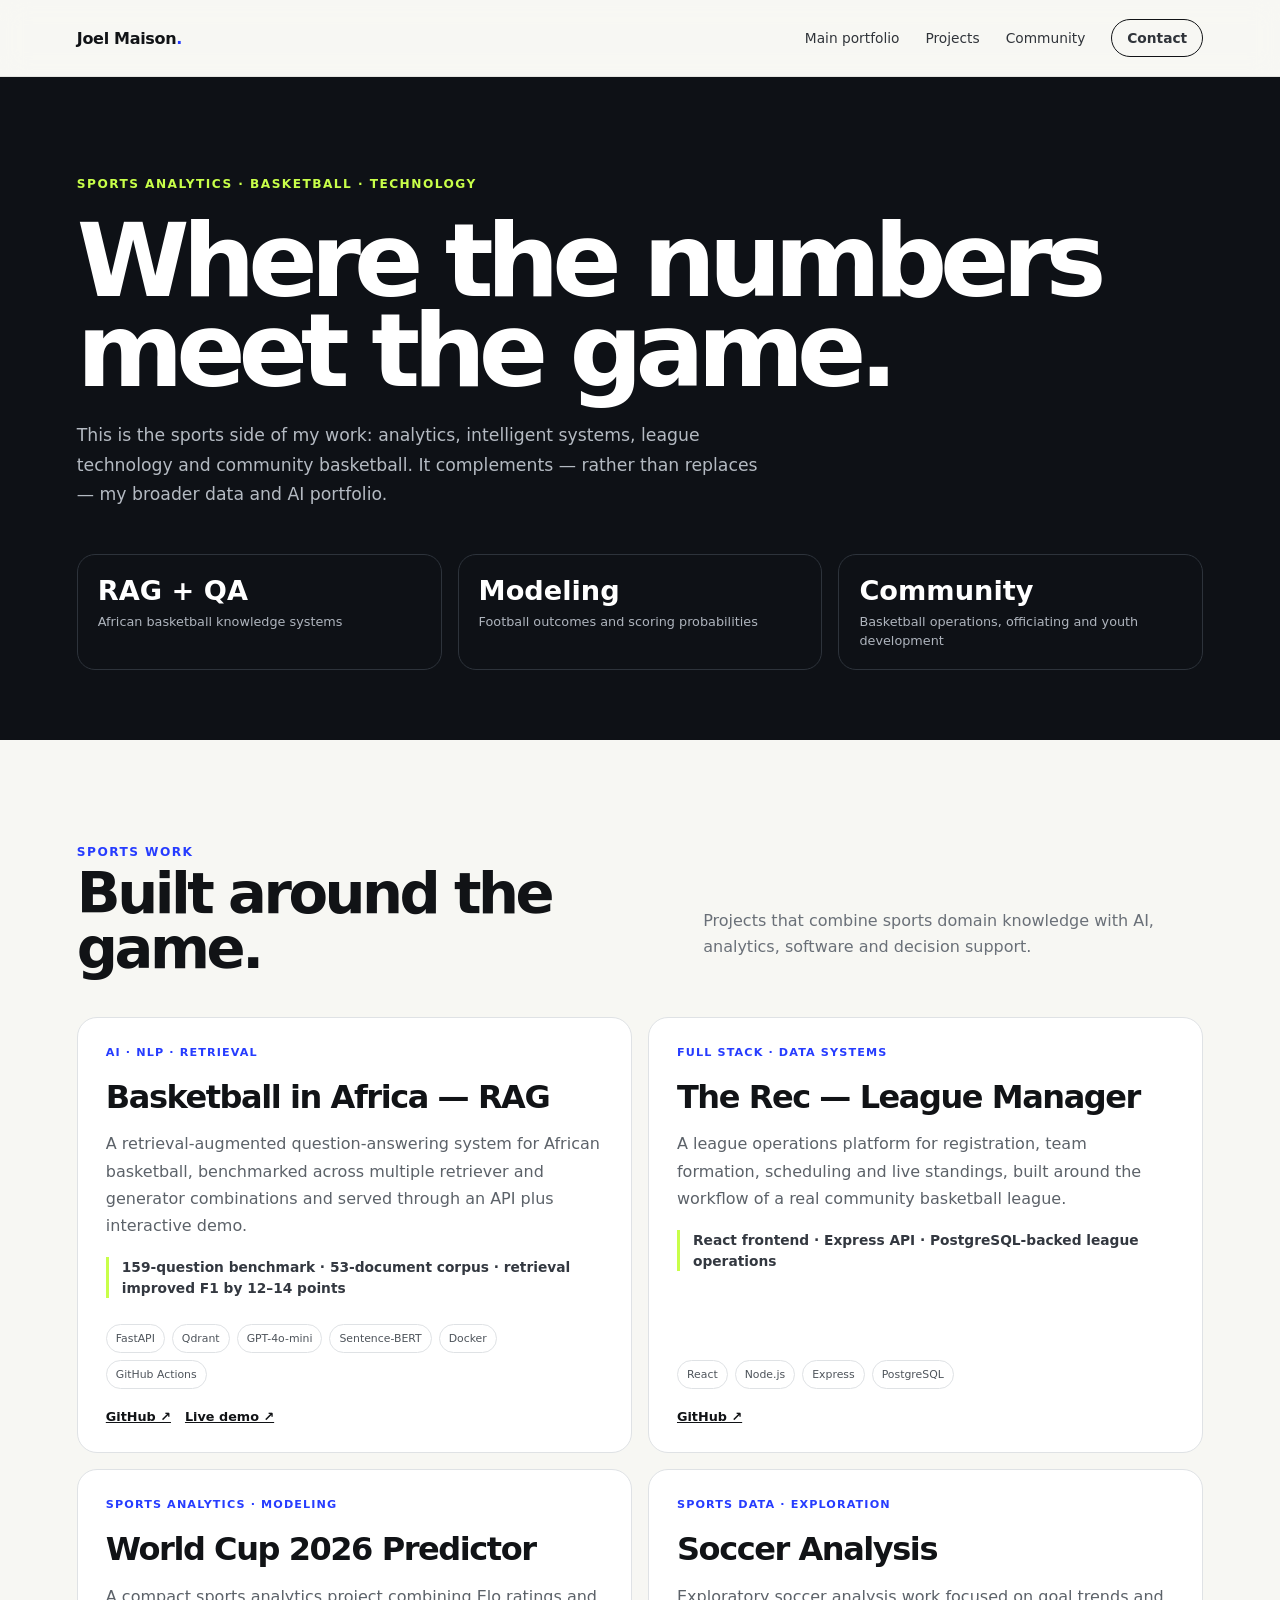
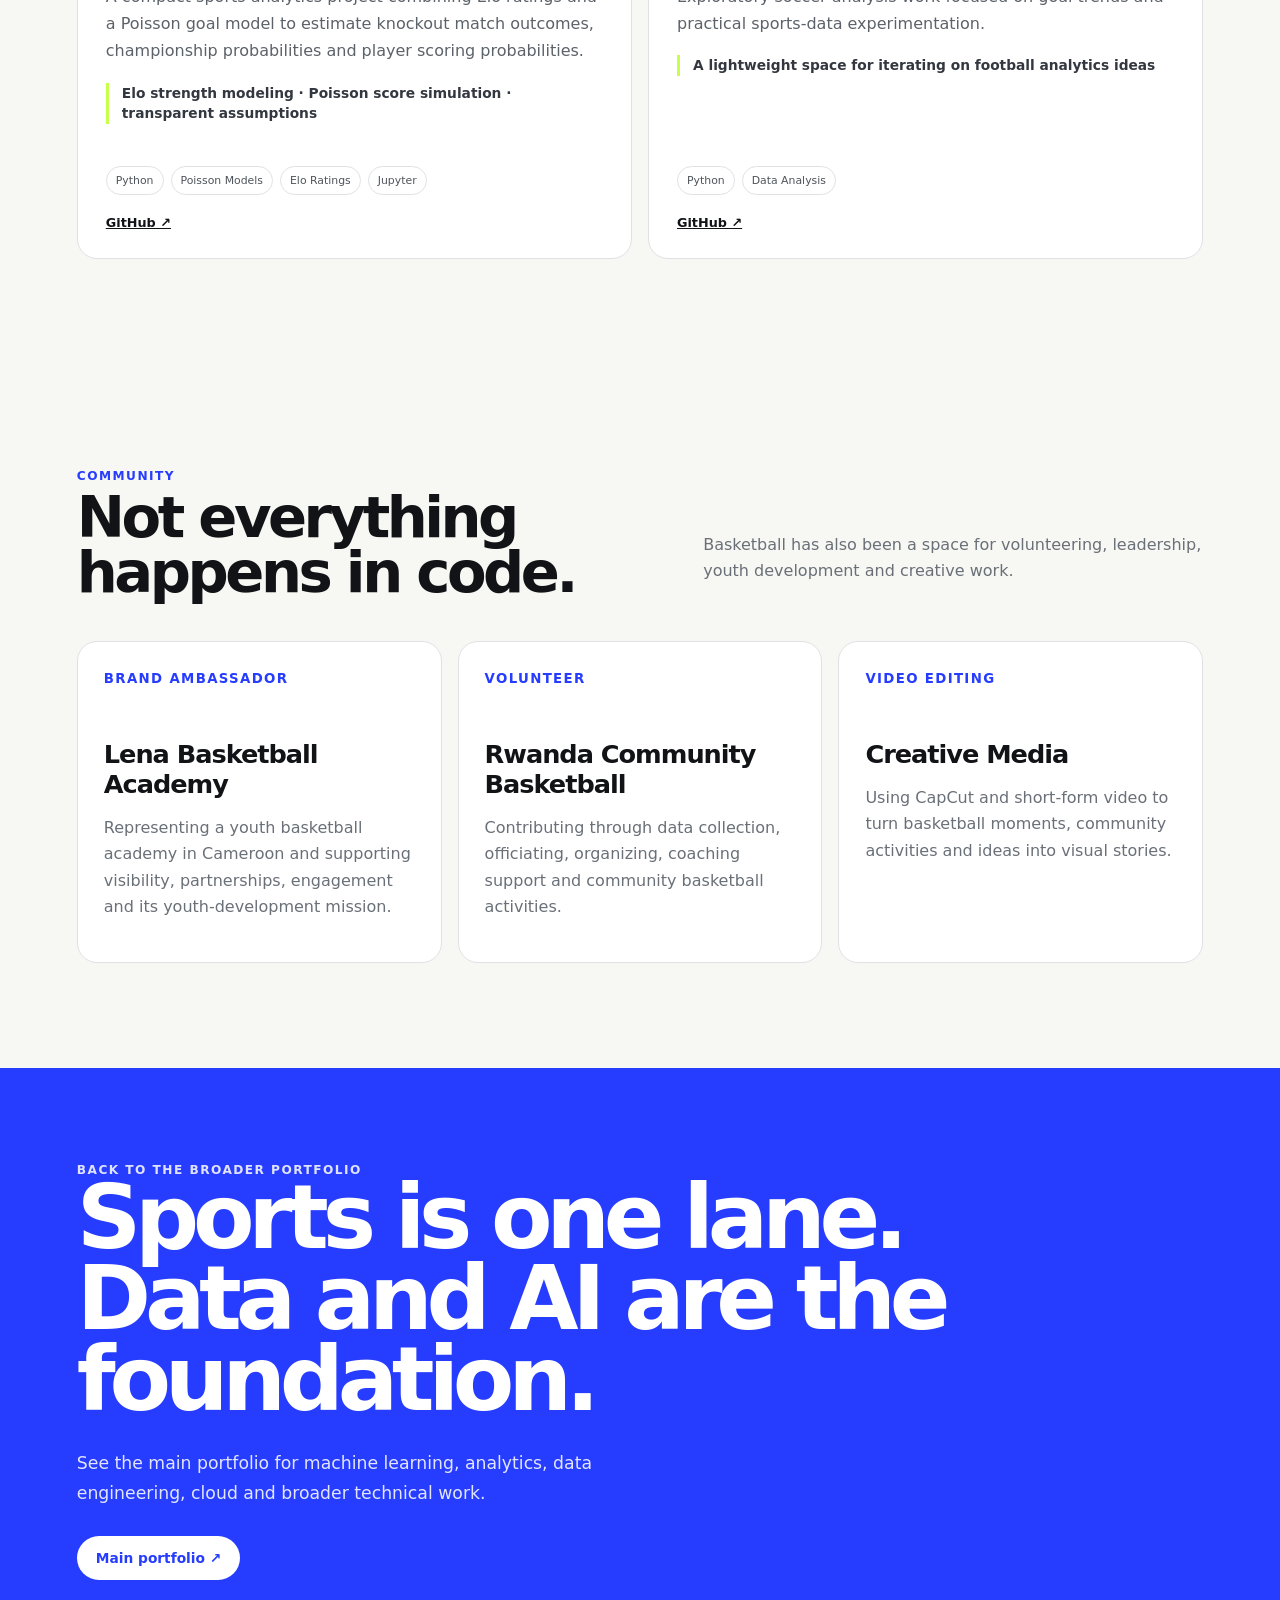
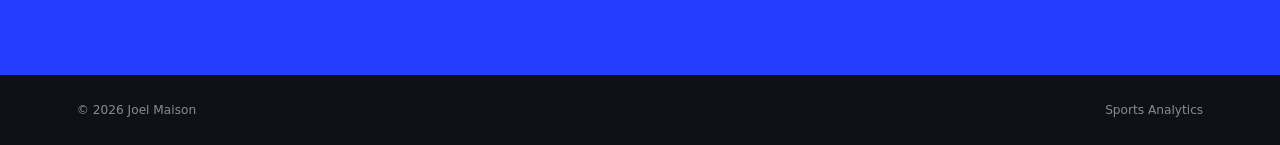
==== sports.html @ 1fcc5cb2 "Add sports.html" ====
<!doctype html>
<html lang="en">
<head>
  <meta charset="utf-8">
  <meta name="viewport" content="width=device-width,initial-scale=1">
  <meta name="description" content="Joel Maison — Sports analytics, basketball technology and community work.">
  <title>Joel Maison — Sports Analytics</title>
  <link rel="stylesheet" href="styles.css">
</head>
<body>
  <header class="nav">
    <div class="container nav-inner">
      <a class="brand" href="index.html">Joel Maison<span>.</span></a>
      <nav class="nav-links">
        <a href="index.html">Main portfolio</a>
        <a href="#projects">Projects</a>
        <a href="#community">Community</a>
        <a class="nav-cta" href="index.html#contact">Contact</a>
      </nav>
    </div>
  </header>

  <main>
    <section class="sports-hero">
      <div class="container">
        <div class="kicker" style="color:#c8ff49">Sports analytics · Basketball · Technology</div>
        <h1>Where the numbers meet the game.</h1>
        <p>This is the sports side of my work: analytics, intelligent systems, league technology and community basketball. It complements — rather than replaces — my broader data and AI portfolio.</p>
        <div class="sports-strip">
          <div class="sports-stat"><strong>RAG + QA</strong><span>African basketball knowledge systems</span></div>
          <div class="sports-stat"><strong>Modeling</strong><span>Football outcomes and scoring probabilities</span></div>
          <div class="sports-stat"><strong>Community</strong><span>Basketball operations, officiating and youth development</span></div>
        </div>
      </div>
    </section>

    <section class="section" id="projects">
      <div class="container">
        <div class="section-head">
          <div><div class="kicker">Sports work</div><h2>Built around the game.</h2></div>
          <p>Projects that combine sports domain knowledge with AI, analytics, software and decision support.</p>
        </div>
        <div class="project-grid" id="sports-projects"></div>
      </div>
    </section>

    <section class="section" id="community">
      <div class="container">
        <div class="section-head">
          <div><div class="kicker">Community</div><h2>Not everything happens in code.</h2></div>
          <p>Basketball has also been a space for volunteering, leadership, youth development and creative work.</p>
        </div>
        <div class="community-grid" id="community-list"></div>
      </div>
    </section>

    <section class="contact">
      <div class="container">
        <div class="kicker" style="color:#dfe3ff">Back to the broader portfolio</div>
        <h2>Sports is one lane. Data and AI are the foundation.</h2>
        <p>See the main portfolio for machine learning, analytics, data engineering, cloud and broader technical work.</p>
        <div class="contact-links"><a class="btn primary" href="index.html">Main portfolio ↗</a></div>
      </div>
    </section>
  </main>

  <footer><div class="container"><span>© 2026 Joel Maison</span><span>Sports Analytics</span></div></footer>
  <script src="data.js"></script><script src="app.js"></script>
</body>
</html>
---- styles.css ----
:root{
  --bg:#f7f7f3;
  --panel:#ffffff;
  --ink:#111316;
  --muted:#6a7078;
  --line:#dfe2e5;
  --soft:#eef0f2;
  --accent:#263cff;
  --accent2:#c8ff49;
  --dark:#0e1116;
}
*{box-sizing:border-box}
html{scroll-behavior:smooth}
body{margin:0;background:var(--bg);color:var(--ink);font-family:Inter,ui-sans-serif,system-ui,-apple-system,BlinkMacSystemFont,"Segoe UI",sans-serif}
a{color:inherit}
.container{width:min(1180px,88vw);margin:auto}
.nav{position:sticky;top:0;z-index:50;background:rgba(247,247,243,.88);backdrop-filter:blur(14px);border-bottom:1px solid rgba(17,19,22,.08)}
.nav-inner{height:76px;display:flex;align-items:center;justify-content:space-between}
.brand{font-size:1rem;font-weight:800;letter-spacing:-.02em;text-decoration:none}
.brand span{color:var(--accent)}
.nav-links{display:flex;align-items:center;gap:26px}
.nav-links a{text-decoration:none;font-size:.86rem;color:#30343a}
.nav-links a:hover{color:var(--accent)}
.nav-cta{padding:10px 15px;border:1px solid var(--ink);border-radius:999px;font-weight:700}
.hero{padding:110px 0 90px;position:relative;overflow:hidden}
.hero-grid{display:grid;grid-template-columns:1.2fr .8fr;gap:70px;align-items:end}
.kicker{font-size:.76rem;letter-spacing:.12em;text-transform:uppercase;font-weight:800;color:var(--accent)}
.hero h1{font-size:clamp(4rem,8vw,8.2rem);line-height:.88;letter-spacing:-.075em;margin:22px 0 30px;max-width:950px}
.hero h1 span{font-weight:400;color:#4f5660}
.hero-copy{font-size:clamp(1.05rem,1.45vw,1.28rem);line-height:1.65;color:#4d535a;max-width:700px}
.hero-actions{display:flex;gap:12px;flex-wrap:wrap;margin-top:32px}
.btn{display:inline-flex;align-items:center;justify-content:center;text-decoration:none;border-radius:999px;padding:13px 18px;font-size:.86rem;font-weight:800;border:1px solid var(--line)}
.btn.primary{background:var(--ink);color:#fff;border-color:var(--ink)}
.btn:hover{transform:translateY(-1px)}
.hero-card{background:var(--dark);color:#fff;padding:28px;border-radius:24px;min-height:310px;position:relative;overflow:hidden}
.hero-card:before{content:"";position:absolute;width:260px;height:260px;border:1px solid #ffffff21;border-radius:50%;right:-80px;top:-70px}
.hero-card:after{content:"";position:absolute;width:150px;height:150px;background:var(--accent2);border-radius:50%;right:-55px;bottom:-60px}
.hero-card small{color:#aeb4bd;text-transform:uppercase;letter-spacing:.1em;font-weight:700}
.hero-card h3{font-size:2rem;line-height:1.05;letter-spacing:-.04em;max-width:300px;margin:70px 0 20px}
.hero-card p{color:#b6bcc4;line-height:1.6;max-width:340px}
.band{border-block:1px solid var(--line);background:#fff;overflow:hidden}
.band-track{padding:17px 0;white-space:nowrap;font-size:.76rem;letter-spacing:.08em;text-transform:uppercase;font-weight:800;color:#4d535a;word-spacing:18px}
.section{padding:105px 0}
.section.dark{background:var(--dark);color:#fff}
.section-head{display:flex;align-items:flex-end;justify-content:space-between;gap:30px;margin-bottom:40px}
.section-head h2{font-size:clamp(2.4rem,4.5vw,4.8rem);letter-spacing:-.06em;line-height:.95;margin:8px 0 0}
.section-head p{max-width:500px;color:var(--muted);line-height:1.65}
.dark .section-head p{color:#aeb4bd}
.filters{display:flex;gap:8px;flex-wrap:wrap;margin-bottom:28px}
.filter{border:1px solid var(--line);background:transparent;border-radius:999px;padding:9px 14px;font-size:.8rem;font-weight:800;cursor:pointer}
.filter.active{background:var(--ink);color:#fff;border-color:var(--ink)}
.project-grid{display:grid;grid-template-columns:repeat(2,1fr);gap:16px}
.project-card{background:var(--panel);border:1px solid var(--line);border-radius:20px;padding:28px;min-height:390px;display:flex;flex-direction:column;transition:.2s ease}
.project-card:hover{transform:translateY(-4px);box-shadow:0 18px 44px rgba(17,19,22,.08)}
.project-card.featured{grid-column:span 1}
.project-meta{font-size:.7rem;letter-spacing:.1em;text-transform:uppercase;font-weight:800;color:var(--accent)}
.project-card h3{font-size:2rem;letter-spacing:-.045em;line-height:1.05;margin:22px 0 16px}
.project-card p{color:#5c6269;line-height:1.7;margin:0}
.impact{margin-top:18px;padding-left:13px;border-left:3px solid var(--accent2);font-size:.86rem;font-weight:800;line-height:1.5;color:#333840}
.tags{display:flex;gap:7px;flex-wrap:wrap;margin-top:auto;padding-top:26px}
.tags span{font-size:.68rem;border:1px solid var(--line);border-radius:999px;padding:7px 9px;color:#4e545b}
.card-links{display:flex;gap:14px;margin-top:20px}
.card-links a{font-size:.8rem;font-weight:800}
.experience{display:grid;gap:0;border-top:1px solid #2b3139}
.exp-row{display:grid;grid-template-columns:.8fr 1fr 1.4fr;gap:30px;padding:28px 0;border-bottom:1px solid #2b3139;align-items:start}
.exp-row strong{font-size:1rem}
.exp-row span{color:#b7bec6;font-size:.88rem}
.exp-row p{margin:0;color:#9fa6ae;line-height:1.65}
.about-grid{display:grid;grid-template-columns:1fr 1fr;gap:70px}
.about-grid h2{font-size:clamp(2.6rem,5vw,5.6rem);line-height:.92;letter-spacing:-.065em;margin:0}
.about-copy p{font-size:1.05rem;line-height:1.8;color:#555b62}
.pathways{display:grid;grid-template-columns:1fr 1fr;gap:16px;margin-top:36px}
.path-card{border:1px solid var(--line);border-radius:20px;padding:28px;text-decoration:none;background:#fff}
.path-card strong{font-size:1.5rem;letter-spacing:-.03em;display:block;margin-bottom:10px}
.path-card p{margin:0;color:var(--muted);line-height:1.6}
.community-grid{display:grid;grid-template-columns:repeat(3,1fr);gap:16px}
.community-card{border:1px solid var(--line);border-radius:20px;padding:26px;background:#fff;min-height:270px}
.community-card small{color:var(--accent);font-weight:800;text-transform:uppercase;letter-spacing:.1em}
.community-card h3{font-size:1.6rem;letter-spacing:-.04em;margin:52px 0 14px}
.community-card p{color:var(--muted);line-height:1.65}
.contact{background:var(--accent);color:#fff;padding:95px 0}
.contact h2{font-size:clamp(3.2rem,7vw,7rem);line-height:.9;letter-spacing:-.07em;margin:0 0 30px;max-width:950px}
.contact p{font-size:1.08rem;max-width:620px;line-height:1.7;color:#e2e5ff}
.contact-links{display:flex;gap:12px;flex-wrap:wrap;margin-top:28px}
.contact .btn{border-color:#ffffff55;color:#fff}
.contact .btn.primary{background:#fff;color:var(--accent)}
footer{padding:28px 0;background:var(--dark);color:#858d96;font-size:.76rem}
footer .container{display:flex;justify-content:space-between;gap:20px}
.sports-hero{padding:100px 0 70px;background:var(--dark);color:#fff}
.sports-hero h1{font-size:clamp(4rem,8vw,8rem);line-height:.88;letter-spacing:-.07em;margin:25px 0}
.sports-hero p{max-width:700px;color:#b4bac2;line-height:1.7;font-size:1.08rem}
.sports-strip{display:grid;grid-template-columns:repeat(3,1fr);gap:16px;margin-top:45px}
.sports-stat{border:1px solid #2d333b;border-radius:18px;padding:20px}
.sports-stat strong{display:block;font-size:1.7rem;margin-bottom:5px}
.sports-stat span{color:#aeb4bd;font-size:.8rem}
.hidden{display:none!important}
.fade{opacity:0;transform:translateY(14px);transition:.5s ease}
.fade.visible{opacity:1;transform:none}
@media(max-width:900px){
  .hero-grid,.about-grid{grid-template-columns:1fr}
  .hero-card{min-height:240px}
  .project-grid,.pathways{grid-template-columns:1fr}
  .community-grid{grid-template-columns:1fr}
  .exp-row{grid-template-columns:1fr;gap:8px}
  .nav-links a:not(.nav-cta){display:none}
  .section-head{align-items:flex-start;flex-direction:column}
  .sports-strip{grid-template-columns:1fr}
}
@media(max-width:620px){
  .container{width:min(92vw,1180px)}
  .hero{padding-top:75px}
  .hero h1{font-size:3.7rem}
  .section{padding:75px 0}
  .hero-actions{flex-direction:column;align-items:flex-start}
  footer .container{flex-direction:column}
}
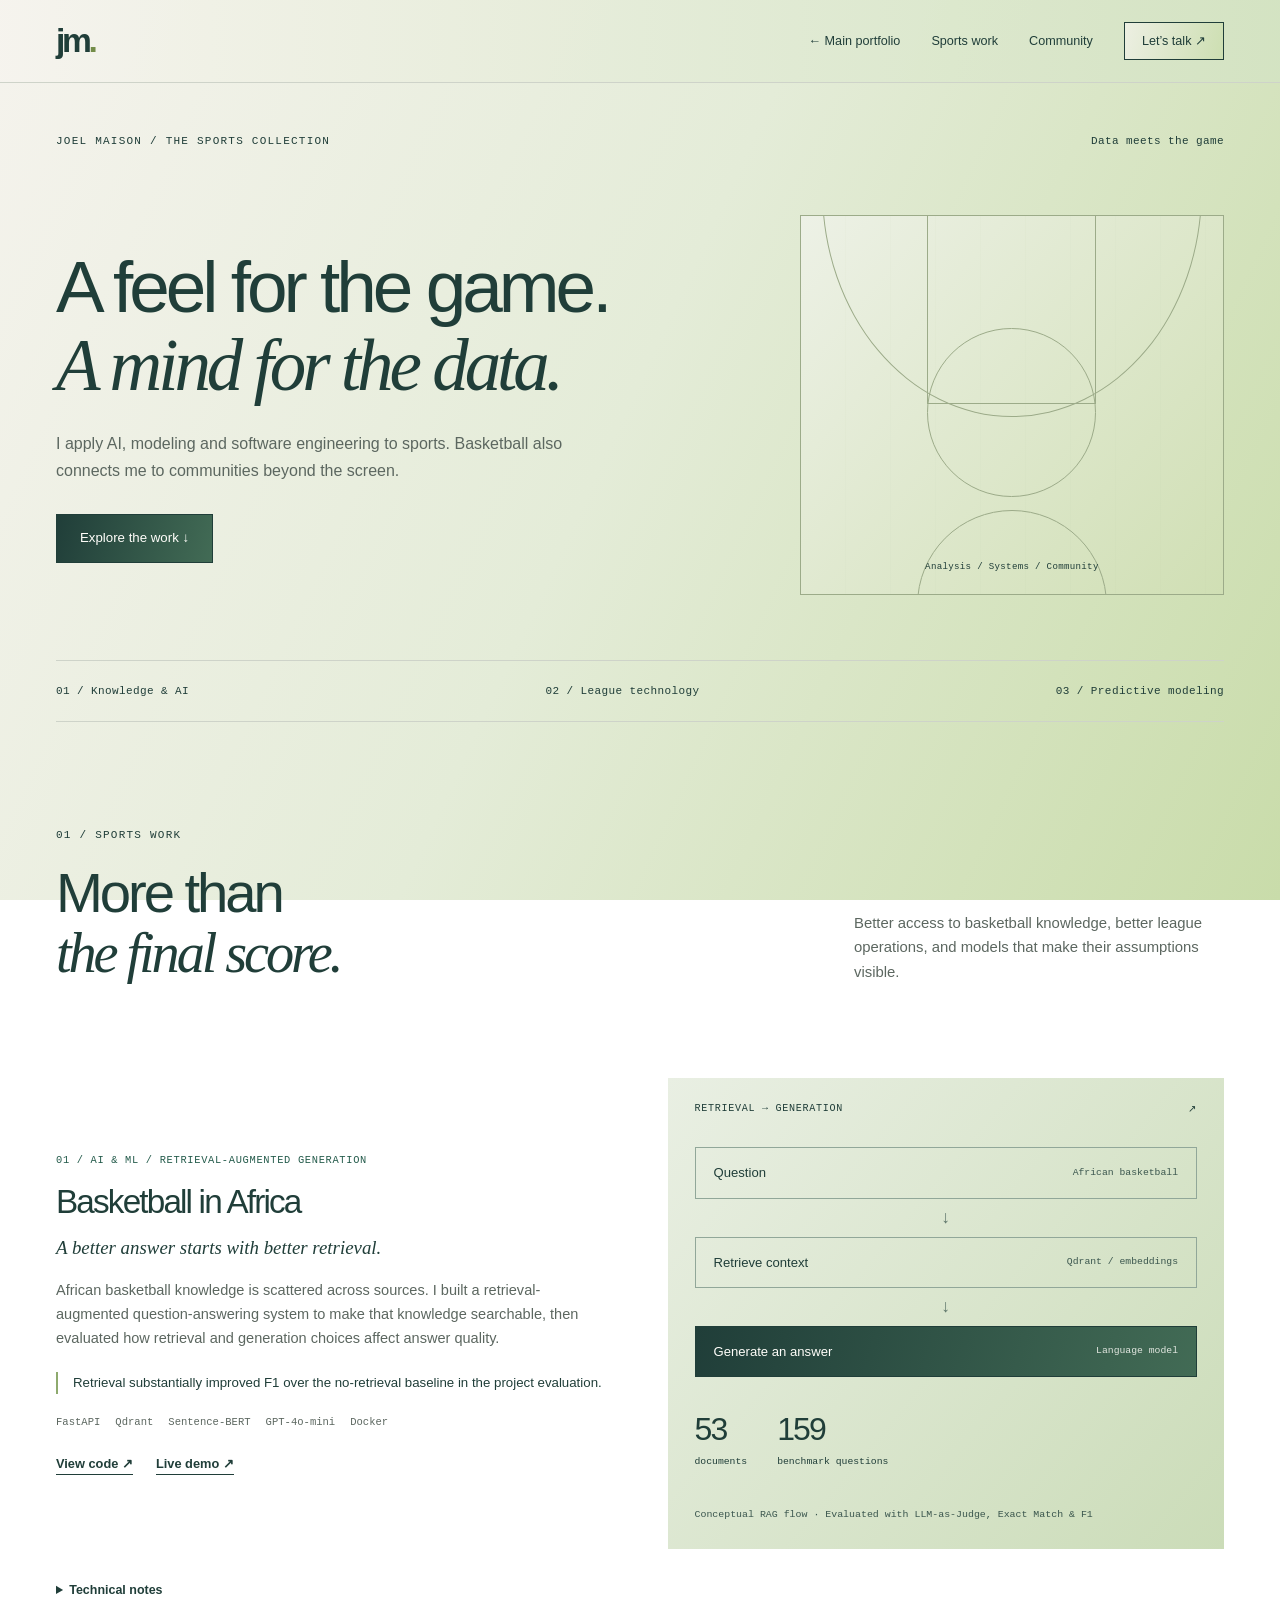
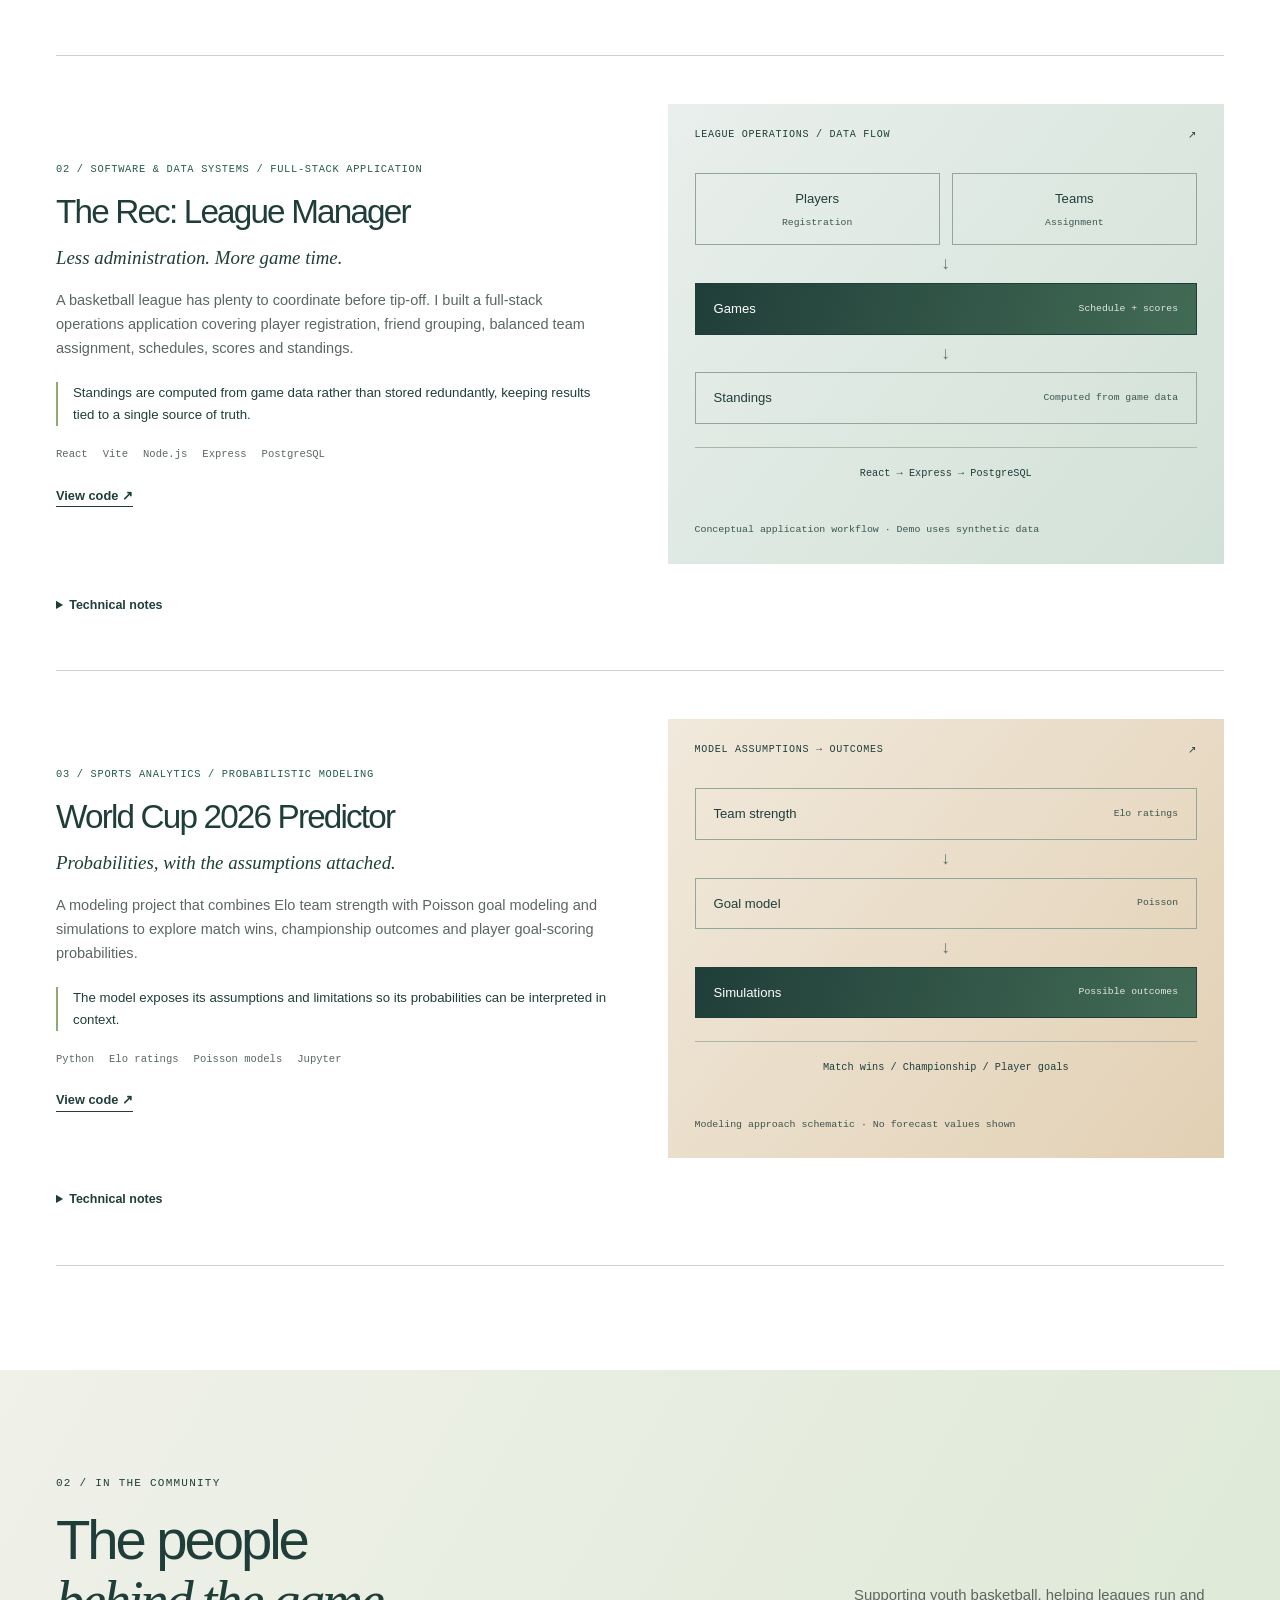
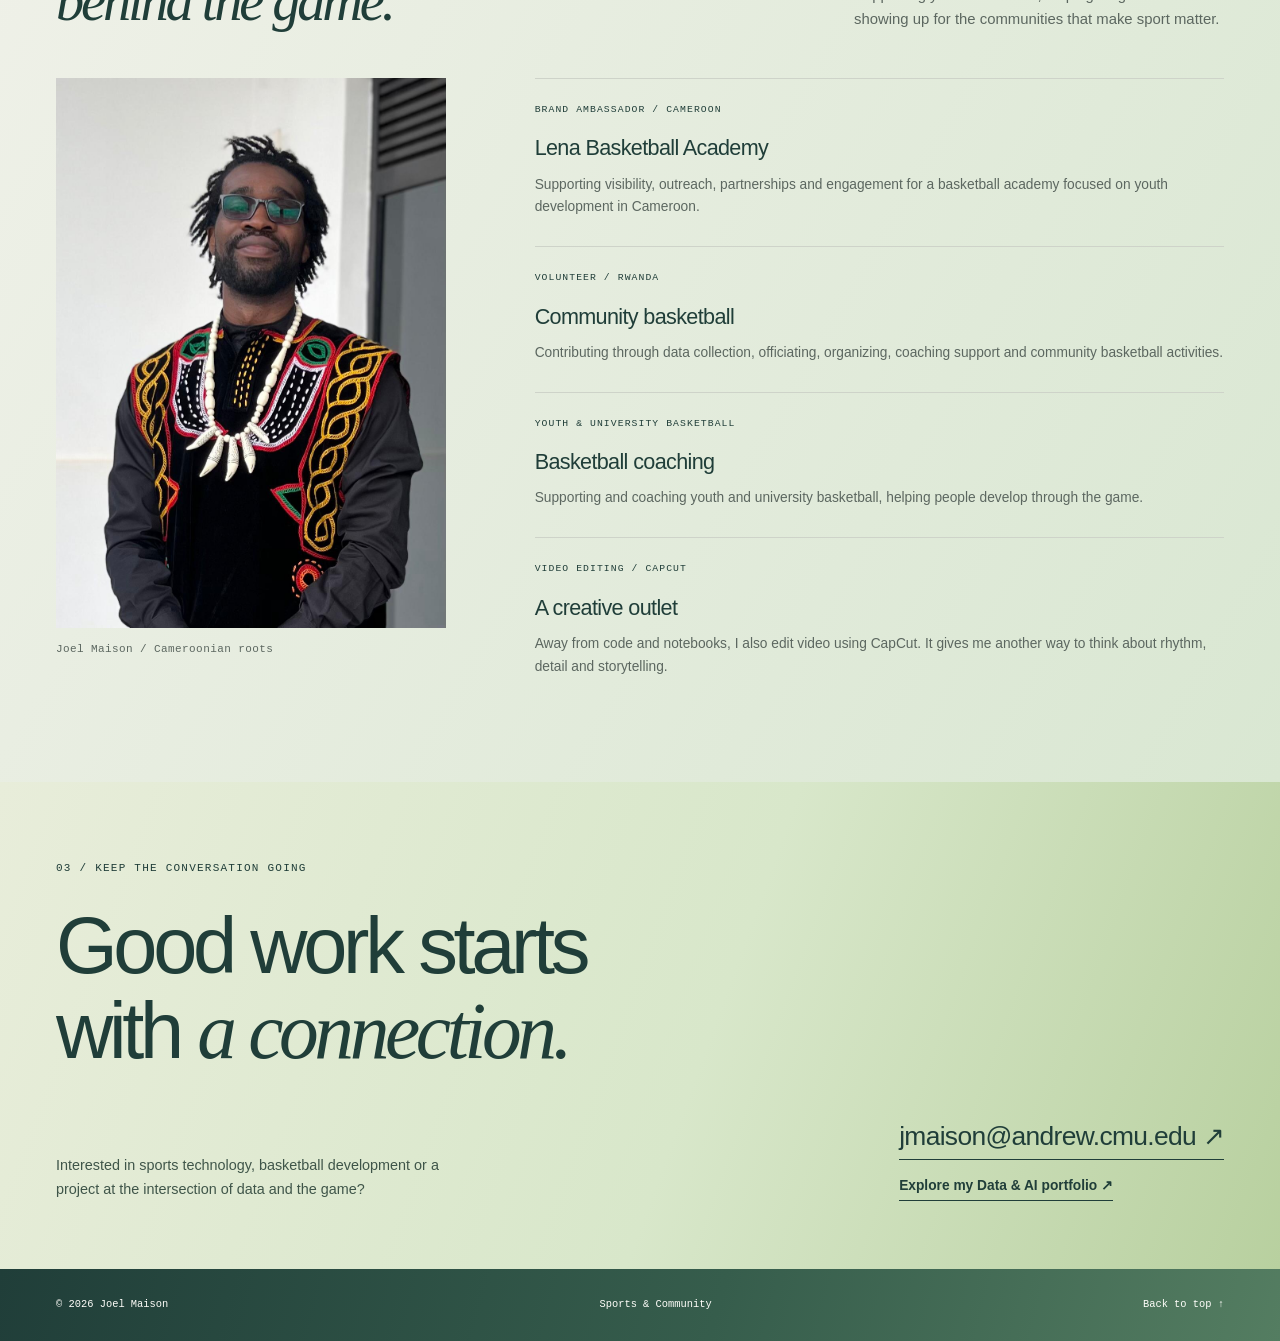
==== commit 7ba42585: "Redesign portfolio and sports pages" ====
--- a/sports.html
+++ b/sports.html
@@ -1,70 +1,22 @@
 <!doctype html>
 <html lang="en">
 <head>
-  <meta charset="utf-8">
-  <meta name="viewport" content="width=device-width,initial-scale=1">
-  <meta name="description" content="Joel Maison — Sports analytics, basketball technology and community work.">
-  <title>Joel Maison — Sports Analytics</title>
+  <meta charset="utf-8"><meta name="viewport" content="width=device-width, initial-scale=1">
+  <meta name="description" content="Joel Maison’s sports collection: African basketball RAG, league software, World Cup modeling and community basketball.">
+  <meta name="theme-color" content="#f5f3ed">
+  <title>Sports & Community | Joel Maison</title>
   <link rel="stylesheet" href="styles.css">
+  <script src="data.js" defer></script><script src="app.js" defer></script>
 </head>
-<body>
-  <header class="nav">
-    <div class="container nav-inner">
-      <a class="brand" href="index.html">Joel Maison<span>.</span></a>
-      <nav class="nav-links">
-        <a href="index.html">Main portfolio</a>
-        <a href="#projects">Projects</a>
-        <a href="#community">Community</a>
-        <a class="nav-cta" href="index.html#contact">Contact</a>
-      </nav>
-    </div>
-  </header>
-
-  <main>
-    <section class="sports-hero">
-      <div class="container">
-        <div class="kicker" style="color:#c8ff49">Sports analytics · Basketball · Technology</div>
-        <h1>Where the numbers meet the game.</h1>
-        <p>This is the sports side of my work: analytics, intelligent systems, league technology and community basketball. It complements — rather than replaces — my broader data and AI portfolio.</p>
-        <div class="sports-strip">
-          <div class="sports-stat"><strong>RAG + QA</strong><span>African basketball knowledge systems</span></div>
-          <div class="sports-stat"><strong>Modeling</strong><span>Football outcomes and scoring probabilities</span></div>
-          <div class="sports-stat"><strong>Community</strong><span>Basketball operations, officiating and youth development</span></div>
-        </div>
-      </div>
-    </section>
-
-    <section class="section" id="projects">
-      <div class="container">
-        <div class="section-head">
-          <div><div class="kicker">Sports work</div><h2>Built around the game.</h2></div>
-          <p>Projects that combine sports domain knowledge with AI, analytics, software and decision support.</p>
-        </div>
-        <div class="project-grid" id="sports-projects"></div>
-      </div>
-    </section>
-
-    <section class="section" id="community">
-      <div class="container">
-        <div class="section-head">
-          <div><div class="kicker">Community</div><h2>Not everything happens in code.</h2></div>
-          <p>Basketball has also been a space for volunteering, leadership, youth development and creative work.</p>
-        </div>
-        <div class="community-grid" id="community-list"></div>
-      </div>
-    </section>
-
-    <section class="contact">
-      <div class="container">
-        <div class="kicker" style="color:#dfe3ff">Back to the broader portfolio</div>
-        <h2>Sports is one lane. Data and AI are the foundation.</h2>
-        <p>See the main portfolio for machine learning, analytics, data engineering, cloud and broader technical work.</p>
-        <div class="contact-links"><a class="btn primary" href="index.html">Main portfolio ↗</a></div>
-      </div>
-    </section>
+<body class="sports-page">
+  <a class="skip-link" href="#main">Skip to content</a>
+  <header class="site-header"><div class="container nav-inner"><a class="brand" href="index.html" aria-label="Joel Maison, main portfolio">jm<span aria-hidden="true">.</span></a><button class="menu-toggle" aria-expanded="false" aria-controls="navigation" hidden>Menu <span aria-hidden="true">+</span></button><nav id="navigation" aria-label="Main navigation"><a href="index.html">← Main portfolio</a><a href="#projects">Sports work</a><a href="#community">Community</a><a class="nav-contact" href="#contact">Let’s talk ↗</a></nav></div></header>
+  <main id="main">
+    <section class="sports-hero container" aria-labelledby="sports-title"><div class="hero-topline"><span class="eyebrow">Joel Maison / The sports collection</span><span class="mono">Data meets the game</span></div><div class="sports-hero-grid"><div><h1 id="sports-title">A feel for the game.<br><em>A mind for the data.</em></h1><p>I apply AI, modeling and software engineering to sports. Basketball also connects me to communities beyond the screen.</p><a class="button" href="#projects">Explore the work ↓</a></div><div class="court-art" aria-hidden="true"><div class="court-line"></div><div class="court-circle"></div><div class="court-key"></div><span class="mono">Analysis / Systems / Community</span></div></div><div class="sports-index mono"><span>01 / Knowledge & AI</span><span>02 / League technology</span><span>03 / Predictive modeling</span></div></section>
+    <section class="section container" id="projects" aria-labelledby="projects-title"><div class="section-heading"><div><span class="eyebrow">01 / Sports work</span><h2 id="projects-title">More than<br><em>the final score.</em></h2></div><p>Better access to basketball knowledge, better league operations, and models that make their assumptions visible.</p></div><div id="sports-projects"></div><noscript><p>Enable JavaScript to see project stories, or <a href="https://github.com/joelmaison">browse my GitHub projects</a>.</p></noscript></section>
+    <section class="community-section" id="community" aria-labelledby="community-title"><div class="section container"><div class="section-heading"><div><span class="eyebrow">02 / In the community</span><h2 id="community-title">The people<br><em>behind the game.</em></h2></div><p>Supporting youth basketball, helping leagues run and showing up for the communities that make sport matter.</p></div><div class="sports-community-layout"><figure class="community-portrait"><img src="assets/images/joel-cultural-portrait.jpeg" alt="Joel Maison wearing traditional Cameroonian clothing" loading="lazy" decoding="async" width="981" height="1633"><figcaption class="mono">Joel Maison / Cameroonian roots</figcaption></figure><div id="community-list" class="community-list"></div></div></div></section>
+    <section class="contact-section" id="contact" aria-labelledby="contact-title"><div class="container"><span class="eyebrow">03 / Keep the conversation going</span><h2 id="contact-title">Good work starts<br>with <em>a connection.</em></h2><div class="contact-bottom"><p>Interested in sports technology, basketball development or a project at the intersection of data and the game?</p><div class="contact-links" data-contact-links><a class="email-link" href="mailto:jmaison@andrew.cmu.edu">jmaison@andrew.cmu.edu ↗</a><a class="text-link" href="index.html">Explore my Data & AI portfolio ↗</a></div></div></div></section>
   </main>
-
-  <footer><div class="container"><span>© 2026 Joel Maison</span><span>Sports Analytics</span></div></footer>
-  <script src="data.js"></script><script src="app.js"></script>
+  <footer class="site-footer"><div class="container footer-inner"><span>© <span data-year>2026</span> Joel Maison</span><span>Sports & Community</span><a href="#main">Back to top ↑</a></div></footer>
 </body>
-</html>+</html>
--- a/styles.css
+++ b/styles.css
@@ -1,116 +1,232 @@
-:root{
-  --bg:#f7f7f3;
-  --panel:#ffffff;
-  --ink:#111316;
-  --muted:#6a7078;
-  --line:#dfe2e5;
-  --soft:#eef0f2;
-  --accent:#263cff;
-  --accent2:#c8ff49;
-  --dark:#0e1116;
+/* Joel Maison: shared editorial design system */
+
+/* Tokens and foundations */
+:root{--paper:#f5f3ed;--sage:#c9dcaa;--ink:#203e39;--muted:#5c6760;--line:#ced3c9;--accent:#245b4b;--lime:#d7e6ab;--white:#fffefa;--serif:Georgia,"Times New Roman",serif;--mono:"SFMono-Regular",Consolas,"Liberation Mono",monospace;--sans:"Segoe UI",Arial,sans-serif}
+*{box-sizing:border-box}
+html{scroll-behavior:smooth;scroll-padding-top:100px}
+body{margin:0;background:linear-gradient(115deg,var(--paper) 0%,#e4ecd8 48%,var(--sage) 100%) fixed;color:var(--ink);font-family:var(--sans);font-size:16px;line-height:1.65;-webkit-font-smoothing:antialiased}
+a{color:inherit;text-underline-offset:5px}
+button{font:inherit;color:inherit;cursor:pointer}
+a,button,summary{-webkit-tap-highlight-color:transparent}
+button,a{touch-action:manipulation}
+:focus-visible{outline:3px solid #b45d29;outline-offset:5px}
+::selection{background:var(--lime);color:var(--ink)}
+[hidden]{display:none!important}
+.sr-only{position:absolute;width:1px;height:1px;padding:0;margin:-1px;overflow:hidden;clip:rect(0,0,0,0);white-space:nowrap;border:0}
+.container{width:min(1240px,calc(100% - 112px));margin-inline:auto}
+h1,h2,h3,p,figure{margin:0}
+h1,h2,h3{font-weight:500;line-height:1.08;letter-spacing:-.055em;text-wrap:balance}
+h2{font-size:clamp(2.5rem,4.4vw,4.1rem)}
+em{font-family:var(--serif);font-weight:400}
+p{color:var(--muted)}
+.mono,.eyebrow{font-family:var(--mono);font-size:.69rem;letter-spacing:.035em}
+.eyebrow{text-transform:uppercase;letter-spacing:.11em;display:block;font-weight:500}
+.section{padding-block:104px}
+.skip-link{position:fixed;left:20px;top:-100px;z-index:100;background:var(--ink);color:white;padding:12px 24px}
+.skip-link:focus{top:12px}
+.text-link{font-size:.86rem;font-weight:600;text-decoration:none;border-bottom:1px solid currentColor;padding-bottom:3px;align-self:center}
+.text-link:hover{color:var(--accent)}
+.button{display:inline-flex;justify-content:center;align-items:center;gap:30px;min-height:49px;padding:12px 23px;background:linear-gradient(105deg,var(--ink),#426b55);color:var(--white);text-decoration:none;font-size:.83rem;border:1px solid var(--ink);transition:transform .2s,filter .2s}
+.button:hover{filter:brightness(1.12);transform:translateY(-2px)}
+.actions{display:flex;gap:28px;align-items:center;flex-wrap:wrap}
+
+/* Navigation */
+.site-header{position:sticky;top:0;z-index:20;background:linear-gradient(90deg,rgba(245,243,237,.96),rgba(211,227,194,.96));border-bottom:1px solid var(--line)}
+.nav-inner{min-height:82px;display:flex;align-items:center;justify-content:space-between;gap:25px}
+.brand{font-size:2.1rem;font-weight:750;letter-spacing:-.1em;line-height:1;text-decoration:none}
+.brand span{color:#738c48}
+nav{display:flex;gap:31px;align-items:center}
+nav a{font-size:.79rem;text-decoration:none;transition:color .2s}
+nav a:hover{color:#7b4b22;text-decoration:underline}
+nav .nav-contact{border:1px solid var(--ink);padding:8px 17px;background:linear-gradient(105deg,rgba(245,243,237,.7),rgba(201,220,170,.75))}
+.menu-toggle{border:1px solid var(--line);background:linear-gradient(105deg,#f5f3ed,#d9e8c6);padding:8px 12px;font-size:.8rem}
+
+/* Intro */
+.hero{padding-top:48px}
+.hero-topline{display:flex;justify-content:space-between;gap:20px;align-items:center}
+.status-dot{display:inline-block;width:7px;height:7px;background:var(--accent);border-radius:50%;margin:0 9px 1px 0}
+.hero-location{color:var(--muted)}
+.hero h1{font-size:clamp(4.4rem,7.4vw,7.2rem);letter-spacing:-.075em;line-height:.96;margin:0 0 36px}
+.name-period{color:#91a96e}
+.hero-grid{display:grid;grid-template-columns:minmax(0,1.15fr) minmax(0,.85fr);gap:85px;align-items:center;margin-top:30px}
+.hero-intro h2{font-size:clamp(1.9rem,3.25vw,3rem)}
+.hero-intro p{font-size:1rem;max-width:490px;margin:23px 0 29px}
+.hero-portrait{position:relative;max-width:500px;margin-left:auto;align-self:start;padding:0 18px 18px 0}
+.hero-portrait::before{content:"";position:absolute;inset:18px 0 0 18px;background:linear-gradient(155deg,#a9c28a,#d5e5ba)}
+.hero-portrait img{position:relative;display:block;width:100%;height:560px;object-fit:cover;object-position:center 29%;background:#e8e8e8;filter:brightness(.9) contrast(.94) saturate(.98)}
+.hero-portrait figcaption{position:relative;color:var(--ink);padding-top:12px}
+.hero-foot{display:flex;justify-content:space-between;border-bottom:1px solid var(--line);padding:40px 0 22px;margin-top:12px;color:var(--muted)}
+.hero-foot a{text-decoration:none}
+
+/* Work and project stories */
+.section-heading{display:flex;justify-content:space-between;align-items:flex-end;gap:60px;margin-bottom:46px}
+.section-heading h2{margin-top:18px}
+.section-heading>p{max-width:370px;font-size:.93rem}
+.work-toolbar{display:flex;align-items:center;justify-content:space-between;gap:20px;border-bottom:1px solid var(--line);padding-bottom:17px}
+.filters{display:flex;flex-wrap:wrap;gap:7px}
+.filter{background:transparent;border:1px solid transparent;padding:8px 15px;font-size:.78rem}
+.filter:hover{border-color:var(--line)}
+.filter[aria-pressed="true"]{background:linear-gradient(105deg,var(--ink),#426b55);color:var(--white)}
+#project-count{white-space:nowrap;color:var(--muted)}
+.project{padding:48px 0;border-bottom:1px solid var(--line)}
+.project-layout{display:grid;grid-template-columns:1fr 1fr;gap:55px;align-items:center}
+.project-layout:not(:has(.project-visual)){grid-template-columns:1fr;max-width:760px}
+.project-meta{font: .65rem/1.6 var(--mono);text-transform:uppercase;letter-spacing:.065em;color:var(--accent);margin-bottom:16px}
+.project h3{font-size:clamp(1.8rem,2.6vw,2.6rem);margin-bottom:12px}
+.project-subtitle{font-family:var(--serif);font-size:1.18rem;color:var(--ink);font-style:italic;margin-bottom:15px}
+.project-summary{font-size:.91rem}
+.project-outcome{border-left:2px solid #8eaa6e;padding-left:15px;font-size:.83rem;margin-top:22px;color:var(--ink)}
+.stack{display:flex;flex-wrap:wrap;list-style:none;padding:0;margin:20px 0 0;gap:5px 15px}
+.stack li{font: .66rem/1.6 var(--mono);color:var(--muted)}
+.project-links{display:flex;gap:23px;margin-top:22px;flex-wrap:wrap}
+.project-links a{font-size:.8rem;font-weight:600;text-decoration:none;border-bottom:1px solid var(--ink)}
+.project-visual{background:linear-gradient(130deg,#e9efe6,#d5e4d4);align-self:stretch;min-height:360px;display:flex;flex-direction:column;padding:25px 27px;position:relative;overflow:hidden}
+.visual-label{font: .63rem var(--mono);text-transform:uppercase;letter-spacing:.07em;display:flex;justify-content:space-between;gap:10px}
+.project-visual figcaption{font: .62rem/1.65 var(--mono);margin-top:auto;opacity:.85;padding-top:20px}
+.diagram-body{flex:1;display:flex;flex-direction:column;justify-content:center;padding:32px 0 20px;gap:10px}
+.diagram-node{border:1px solid #91a799;padding:14px 18px;font-size:.82rem;display:flex;justify-content:space-between;gap:12px;align-items:center}
+.diagram-node small{font: .61rem/1.5 var(--mono);opacity:.85;text-align:right}
+.diagram-arrow{font-size:1.1rem;line-height:1;text-align:center;opacity:.65}
+.diagram-node.accent-node{background:linear-gradient(105deg,var(--ink),#426b55);color:var(--white);border-color:var(--ink)}
+.diagram-stats{display:flex;gap:30px;padding-top:16px}
+.diagram-stats strong{font-size:2rem;letter-spacing:-.06em;font-weight:500}
+.diagram-stats span{font: .61rem var(--mono);display:block}
+.visual-rag{background:linear-gradient(130deg,#e9efe3,#cbdcb8)}
+.visual-air{background:linear-gradient(130deg,#f1ede5,#dedacf)}
+.visual-cloud{background:linear-gradient(130deg,var(--ink),#315a48);color:#e6eddc}
+.visual-cloud .diagram-node{border-color:#637d6e}
+.visual-cloud .accent-node{background:linear-gradient(105deg,#d7e6ab,#b9d3a0);color:var(--ink)}
+.visual-league{background:linear-gradient(130deg,#e9efec,#d2e1d7)}
+.visual-model{background:linear-gradient(130deg,#f1e9dc,#e2d0b4)}
+.split-nodes{display:grid;grid-template-columns:1fr 1fr;gap:12px}
+.split-nodes .diagram-node{display:block;text-align:center}
+.split-nodes small{display:block;text-align:center;margin-top:6px}
+.visual-note{font: .64rem/1.7 var(--mono);text-align:center;border-top:1px solid #adb5a7;padding-top:17px;margin-top:13px}
+.project-visual.has-image{padding:0;background:#e9e7df}
+.project-visual img{width:100%;height:auto;object-fit:contain;display:block;margin:auto}
+.project-visual.has-image figcaption{padding:15px 20px;margin-top:0}
+.project-details{margin-top:24px}
+.project-details summary{cursor:pointer;width:fit-content;font-size:.78rem;font-weight:600;padding:7px 0;text-underline-offset:4px}
+.project-details summary:hover{text-decoration:underline}
+.detail-grid{display:grid;grid-template-columns:repeat(auto-fit,minmax(220px,1fr));gap:28px;background:linear-gradient(115deg,#f0f0e9,#dce8d5);padding:27px;margin-top:14px}
+.detail-grid h4{margin:0 0 10px;font: .7rem var(--mono);text-transform:uppercase}
+.detail-grid p{font-size:.86rem}
+
+/* Experience and background */
+.experience-section{background:linear-gradient(110deg,var(--ink),#315a48);color:var(--paper)}
+.experience-section .eyebrow{color:var(--lime)}
+.experience-section .section-heading>p{color:#c2cdc3}
+.exp-row{display:grid;grid-template-columns:.8fr 1.3fr;gap:65px;padding:30px 0;border-top:1px solid #51665b}
+.exp-row h3{font-size:1.4rem;letter-spacing:-.025em}
+.exp-role{display:block;margin-top:11px;font: .68rem var(--mono);color:var(--lime)}
+.exp-row p{color:#ccd5cc;font-size:.9rem}
+.exp-tags{display:block;margin-top:14px;color:#cbd5c9;font: .65rem/1.8 var(--mono)}
+.about-section{display:grid;grid-template-columns:1fr 1fr;gap:80px}
+.about-section h2{margin-top:20px;font-size:clamp(2.2rem,3.7vw,3.6rem)}
+.about-note{border-left:1px solid #97a887;padding-left:17px;margin-top:40px;color:var(--muted);line-height:2}
+.about-copy p{margin-bottom:20px;font-size:.96rem}
+.about-copy .lead{font-size:1.24rem;color:var(--ink);line-height:1.6}
+.focus-list{border-top:1px solid var(--line);padding-top:23px;margin-top:30px}
+.focus-list p{font-size:.8rem;margin:12px 0 0}
+.sports-path{display:grid;grid-template-columns:1.2fr 1fr;gap:70px;background:linear-gradient(125deg,#edf1e7,#c8ddad);padding:49px 50px;overflow:hidden}
+.sports-path h2{font-size:clamp(2rem,3.5vw,3.2rem);margin:19px 0}
+.sports-path p{font-size:.9rem;max-width:440px;margin-bottom:24px;color:#3f5549}
+.court-art{min-height:300px;position:relative;border:1px solid #9cab89;overflow:hidden;align-self:stretch;background:repeating-linear-gradient(90deg,transparent,transparent 44px,#9cab8912 45px),linear-gradient(130deg,#edf1e6,#d0dfb4)}
+.court-line{position:absolute;border:1px solid #9cab89;width:90%;height:120%;border-radius:50%;left:5%;top:-67%}
+.court-circle{position:absolute;width:45%;aspect-ratio:1;border:1px solid #9cab89;left:27.5%;bottom:-28%;border-radius:50%}
+.court-key{position:absolute;width:40%;height:50%;border:1px solid #9cab89;left:30%;top:-1px}
+.court-key:after{content:"";position:absolute;width:100%;aspect-ratio:1;border:1px solid #9cab89;border-radius:50%;bottom:-50%;left:-1px}
+.court-art>span{position:absolute;bottom:20px;left:0;right:0;text-align:center;font-size:.57rem}
+.compact h2{font-size:3rem}
+.community-list{display:grid;grid-template-columns:repeat(3,1fr);gap:35px}
+.community-item{border-top:1px solid var(--line);padding-top:22px}
+.community-item .eyebrow{font-size:.61rem;line-height:1.8}
+.community-item h3{font-size:1.35rem;letter-spacing:-.03em;margin:18px 0 14px}
+.community-item p{font-size:.86rem}
+
+/* Contact and footer */
+.contact-section{background:linear-gradient(110deg,#e8edda 0%,#d8e7ca 55%,#b8d09f 100%);padding:77px 0 68px}
+.contact-section h2{font-size:clamp(2.8rem,6.2vw,6rem);margin:25px 0 40px}
+.contact-bottom{display:flex;justify-content:space-between;align-items:flex-end;gap:45px}
+.contact-bottom>p{max-width:395px;font-size:.9rem}
+.contact-section p{color:#3f5549}
+.contact-links{display:flex;flex-direction:column;align-items:flex-start;gap:15px}
+.contact-links .text-link{align-self:flex-start}
+.email-link{font-size:clamp(1rem,2.2vw,1.65rem);letter-spacing:-.025em;text-decoration:none;border-bottom:1px solid var(--ink);overflow-wrap:anywhere}
+.site-footer{background:linear-gradient(105deg,var(--ink) 0%,#365d4c 56%,#547d61 100%);color:var(--white)}
+.footer-inner{display:flex;justify-content:space-between;gap:20px;padding-block:27px;font: .65rem/1.7 var(--mono)}
+.site-footer a{text-decoration:none;color:inherit}
+.site-footer a:hover{text-decoration:underline}
+
+/* Sports collection */
+.sports-hero{padding-top:49px}
+.sports-hero-grid{display:grid;grid-template-columns:1.6fr 1fr;gap:65px;align-items:center;padding:65px 0}
+.sports-hero h1{font-size:clamp(3rem,5.7vw,5.5rem)}
+.sports-hero p{max-width:550px;margin:25px 0 30px}
+.sports-hero .court-art{min-height:380px}
+.sports-index{display:flex;justify-content:space-between;gap:20px;border-block:1px solid var(--line);padding-block:21px}
+.community-section{background:linear-gradient(120deg,#f0f1e9,#d9e7d2)}
+.sports-page .community-list{grid-template-columns:repeat(2,1fr);gap:40px 65px}
+.sports-community-layout{display:grid;grid-template-columns:minmax(0,.75fr) minmax(0,1.25fr);gap:65px;align-items:start}
+.sports-community-layout .community-list{grid-template-columns:1fr;gap:27px}
+.community-portrait{max-width:390px}
+.community-portrait img{display:block;width:100%;height:auto;max-height:550px;object-fit:cover;object-position:center top}
+.community-portrait figcaption{padding-top:12px;color:var(--muted)}
+
+/* Responsive and motion preferences */
+@media(min-width:1500px){.hero h1{font-size:7.2rem}}
+@media(max-width:1100px){
+  .container{width:calc(100% - 64px)}
+  .hero-grid{gap:45px}.project-layout{gap:32px}
+  .hero-location{font-size:.61rem}
+  .section-heading{gap:30px}.section-heading>p{max-width:300px}
+  .sports-path{padding:38px;gap:40px}
+  .about-section{gap:45px}
 }
-*{box-sizing:border-box}
-html{scroll-behavior:smooth}
-body{margin:0;background:var(--bg);color:var(--ink);font-family:Inter,ui-sans-serif,system-ui,-apple-system,BlinkMacSystemFont,"Segoe UI",sans-serif}
-a{color:inherit}
-.container{width:min(1180px,88vw);margin:auto}
-.nav{position:sticky;top:0;z-index:50;background:rgba(247,247,243,.88);backdrop-filter:blur(14px);border-bottom:1px solid rgba(17,19,22,.08)}
-.nav-inner{height:76px;display:flex;align-items:center;justify-content:space-between}
-.brand{font-size:1rem;font-weight:800;letter-spacing:-.02em;text-decoration:none}
-.brand span{color:var(--accent)}
-.nav-links{display:flex;align-items:center;gap:26px}
-.nav-links a{text-decoration:none;font-size:.86rem;color:#30343a}
-.nav-links a:hover{color:var(--accent)}
-.nav-cta{padding:10px 15px;border:1px solid var(--ink);border-radius:999px;font-weight:700}
-.hero{padding:110px 0 90px;position:relative;overflow:hidden}
-.hero-grid{display:grid;grid-template-columns:1.2fr .8fr;gap:70px;align-items:end}
-.kicker{font-size:.76rem;letter-spacing:.12em;text-transform:uppercase;font-weight:800;color:var(--accent)}
-.hero h1{font-size:clamp(4rem,8vw,8.2rem);line-height:.88;letter-spacing:-.075em;margin:22px 0 30px;max-width:950px}
-.hero h1 span{font-weight:400;color:#4f5660}
-.hero-copy{font-size:clamp(1.05rem,1.45vw,1.28rem);line-height:1.65;color:#4d535a;max-width:700px}
-.hero-actions{display:flex;gap:12px;flex-wrap:wrap;margin-top:32px}
-.btn{display:inline-flex;align-items:center;justify-content:center;text-decoration:none;border-radius:999px;padding:13px 18px;font-size:.86rem;font-weight:800;border:1px solid var(--line)}
-.btn.primary{background:var(--ink);color:#fff;border-color:var(--ink)}
-.btn:hover{transform:translateY(-1px)}
-.hero-card{background:var(--dark);color:#fff;padding:28px;border-radius:24px;min-height:310px;position:relative;overflow:hidden}
-.hero-card:before{content:"";position:absolute;width:260px;height:260px;border:1px solid #ffffff21;border-radius:50%;right:-80px;top:-70px}
-.hero-card:after{content:"";position:absolute;width:150px;height:150px;background:var(--accent2);border-radius:50%;right:-55px;bottom:-60px}
-.hero-card small{color:#aeb4bd;text-transform:uppercase;letter-spacing:.1em;font-weight:700}
-.hero-card h3{font-size:2rem;line-height:1.05;letter-spacing:-.04em;max-width:300px;margin:70px 0 20px}
-.hero-card p{color:#b6bcc4;line-height:1.6;max-width:340px}
-.band{border-block:1px solid var(--line);background:#fff;overflow:hidden}
-.band-track{padding:17px 0;white-space:nowrap;font-size:.76rem;letter-spacing:.08em;text-transform:uppercase;font-weight:800;color:#4d535a;word-spacing:18px}
-.section{padding:105px 0}
-.section.dark{background:var(--dark);color:#fff}
-.section-head{display:flex;align-items:flex-end;justify-content:space-between;gap:30px;margin-bottom:40px}
-.section-head h2{font-size:clamp(2.4rem,4.5vw,4.8rem);letter-spacing:-.06em;line-height:.95;margin:8px 0 0}
-.section-head p{max-width:500px;color:var(--muted);line-height:1.65}
-.dark .section-head p{color:#aeb4bd}
-.filters{display:flex;gap:8px;flex-wrap:wrap;margin-bottom:28px}
-.filter{border:1px solid var(--line);background:transparent;border-radius:999px;padding:9px 14px;font-size:.8rem;font-weight:800;cursor:pointer}
-.filter.active{background:var(--ink);color:#fff;border-color:var(--ink)}
-.project-grid{display:grid;grid-template-columns:repeat(2,1fr);gap:16px}
-.project-card{background:var(--panel);border:1px solid var(--line);border-radius:20px;padding:28px;min-height:390px;display:flex;flex-direction:column;transition:.2s ease}
-.project-card:hover{transform:translateY(-4px);box-shadow:0 18px 44px rgba(17,19,22,.08)}
-.project-card.featured{grid-column:span 1}
-.project-meta{font-size:.7rem;letter-spacing:.1em;text-transform:uppercase;font-weight:800;color:var(--accent)}
-.project-card h3{font-size:2rem;letter-spacing:-.045em;line-height:1.05;margin:22px 0 16px}
-.project-card p{color:#5c6269;line-height:1.7;margin:0}
-.impact{margin-top:18px;padding-left:13px;border-left:3px solid var(--accent2);font-size:.86rem;font-weight:800;line-height:1.5;color:#333840}
-.tags{display:flex;gap:7px;flex-wrap:wrap;margin-top:auto;padding-top:26px}
-.tags span{font-size:.68rem;border:1px solid var(--line);border-radius:999px;padding:7px 9px;color:#4e545b}
-.card-links{display:flex;gap:14px;margin-top:20px}
-.card-links a{font-size:.8rem;font-weight:800}
-.experience{display:grid;gap:0;border-top:1px solid #2b3139}
-.exp-row{display:grid;grid-template-columns:.8fr 1fr 1.4fr;gap:30px;padding:28px 0;border-bottom:1px solid #2b3139;align-items:start}
-.exp-row strong{font-size:1rem}
-.exp-row span{color:#b7bec6;font-size:.88rem}
-.exp-row p{margin:0;color:#9fa6ae;line-height:1.65}
-.about-grid{display:grid;grid-template-columns:1fr 1fr;gap:70px}
-.about-grid h2{font-size:clamp(2.6rem,5vw,5.6rem);line-height:.92;letter-spacing:-.065em;margin:0}
-.about-copy p{font-size:1.05rem;line-height:1.8;color:#555b62}
-.pathways{display:grid;grid-template-columns:1fr 1fr;gap:16px;margin-top:36px}
-.path-card{border:1px solid var(--line);border-radius:20px;padding:28px;text-decoration:none;background:#fff}
-.path-card strong{font-size:1.5rem;letter-spacing:-.03em;display:block;margin-bottom:10px}
-.path-card p{margin:0;color:var(--muted);line-height:1.6}
-.community-grid{display:grid;grid-template-columns:repeat(3,1fr);gap:16px}
-.community-card{border:1px solid var(--line);border-radius:20px;padding:26px;background:#fff;min-height:270px}
-.community-card small{color:var(--accent);font-weight:800;text-transform:uppercase;letter-spacing:.1em}
-.community-card h3{font-size:1.6rem;letter-spacing:-.04em;margin:52px 0 14px}
-.community-card p{color:var(--muted);line-height:1.65}
-.contact{background:var(--accent);color:#fff;padding:95px 0}
-.contact h2{font-size:clamp(3.2rem,7vw,7rem);line-height:.9;letter-spacing:-.07em;margin:0 0 30px;max-width:950px}
-.contact p{font-size:1.08rem;max-width:620px;line-height:1.7;color:#e2e5ff}
-.contact-links{display:flex;gap:12px;flex-wrap:wrap;margin-top:28px}
-.contact .btn{border-color:#ffffff55;color:#fff}
-.contact .btn.primary{background:#fff;color:var(--accent)}
-footer{padding:28px 0;background:var(--dark);color:#858d96;font-size:.76rem}
-footer .container{display:flex;justify-content:space-between;gap:20px}
-.sports-hero{padding:100px 0 70px;background:var(--dark);color:#fff}
-.sports-hero h1{font-size:clamp(4rem,8vw,8rem);line-height:.88;letter-spacing:-.07em;margin:25px 0}
-.sports-hero p{max-width:700px;color:#b4bac2;line-height:1.7;font-size:1.08rem}
-.sports-strip{display:grid;grid-template-columns:repeat(3,1fr);gap:16px;margin-top:45px}
-.sports-stat{border:1px solid #2d333b;border-radius:18px;padding:20px}
-.sports-stat strong{display:block;font-size:1.7rem;margin-bottom:5px}
-.sports-stat span{color:#aeb4bd;font-size:.8rem}
-.hidden{display:none!important}
-.fade{opacity:0;transform:translateY(14px);transition:.5s ease}
-.fade.visible{opacity:1;transform:none}
-@media(max-width:900px){
-  .hero-grid,.about-grid{grid-template-columns:1fr}
-  .hero-card{min-height:240px}
-  .project-grid,.pathways{grid-template-columns:1fr}
-  .community-grid{grid-template-columns:1fr}
-  .exp-row{grid-template-columns:1fr;gap:8px}
-  .nav-links a:not(.nav-cta){display:none}
-  .section-head{align-items:flex-start;flex-direction:column}
-  .sports-strip{grid-template-columns:1fr}
+@media(max-width:760px){
+  html{scroll-padding-top:85px}
+  .container{width:calc(100% - 40px)}
+  .section{padding-block:65px}
+  .nav-inner{min-height:69px;flex-wrap:wrap;padding-block:16px;gap:16px}
+  .menu-toggle:not([hidden]){display:block}
+  nav{width:100%;flex-wrap:wrap;gap:16px 24px;padding:8px 0 12px}
+  .nav-enhanced nav{display:none}
+  .nav-enhanced nav.is-open{display:flex}
+  nav a{font-size:.85rem}
+  .hero{padding-top:30px}.hero-topline{align-items:flex-start;gap:13px;flex-direction:column}
+  .hero h1{font-size:clamp(3.7rem,13.2vw,5.8rem);margin:0 0 28px}
+  .hero-grid{grid-template-columns:1fr;gap:35px;margin-top:32px}
+  .hero-intro h2{font-size:2.4rem}.hero-intro p{max-width:550px}
+  .hero-portrait{max-width:500px;width:100%;margin-inline:auto}
+  .hero-portrait img{height:460px}
+  .hero-foot{font-size:.6rem;margin-top:5px;padding-top:27px}
+  .section-heading{display:block;margin-bottom:30px}
+  .section-heading>p{max-width:500px;margin-top:24px}
+  .section-heading h2{font-size:2.6rem}
+  .work-toolbar{align-items:flex-start;flex-direction:column;gap:13px}
+  .filter{padding:8px 11px}
+  .project{padding:34px 0}
+  .project-layout{grid-template-columns:1fr;gap:27px}
+  .project-visual{grid-row:1;min-height:310px}
+  .project-copy{grid-row:2}
+  .project h3{font-size:2rem}
+  .diagram-body{padding-block:24px 10px}
+  .exp-row{grid-template-columns:1fr;gap:18px}
+  .about-section{grid-template-columns:1fr;gap:30px}
+  .about-note{margin-top:26px}
+  .sports-path{grid-template-columns:1fr;padding:30px;gap:30px}
+  .sports-path .court-art{display:none}
+  .community-list{grid-template-columns:1fr;gap:27px}
+  .community-item h3{margin-top:11px}
+  .contact-section{padding-block:55px}
+  .contact-bottom{flex-direction:column;align-items:flex-start;gap:26px}
+  .contact-section h2{font-size:clamp(2.65rem,7.5vw,4rem)}
+  .footer-inner{flex-wrap:wrap;font-size:.6rem}
+  .sports-hero-grid{grid-template-columns:1fr;padding-block:40px;gap:32px}
+  .sports-hero .court-art{min-height:240px;max-width:450px;width:100%}
+  .sports-index{flex-wrap:wrap;font-size:.6rem;gap:12px 25px}
+  .sports-page .community-list{grid-template-columns:1fr}
+  .sports-community-layout{grid-template-columns:1fr;gap:35px}
+  .community-portrait{max-width:340px}
 }
-@media(max-width:620px){
-  .container{width:min(92vw,1180px)}
-  .hero{padding-top:75px}
-  .hero h1{font-size:3.7rem}
-  .section{padding:75px 0}
-  .hero-actions{flex-direction:column;align-items:flex-start}
-  footer .container{flex-direction:column}
-}+@media(prefers-reduced-motion:reduce){html{scroll-behavior:auto}*,*::before,*::after{transition:none!important;animation:none!important}.button:hover{transform:none}}
